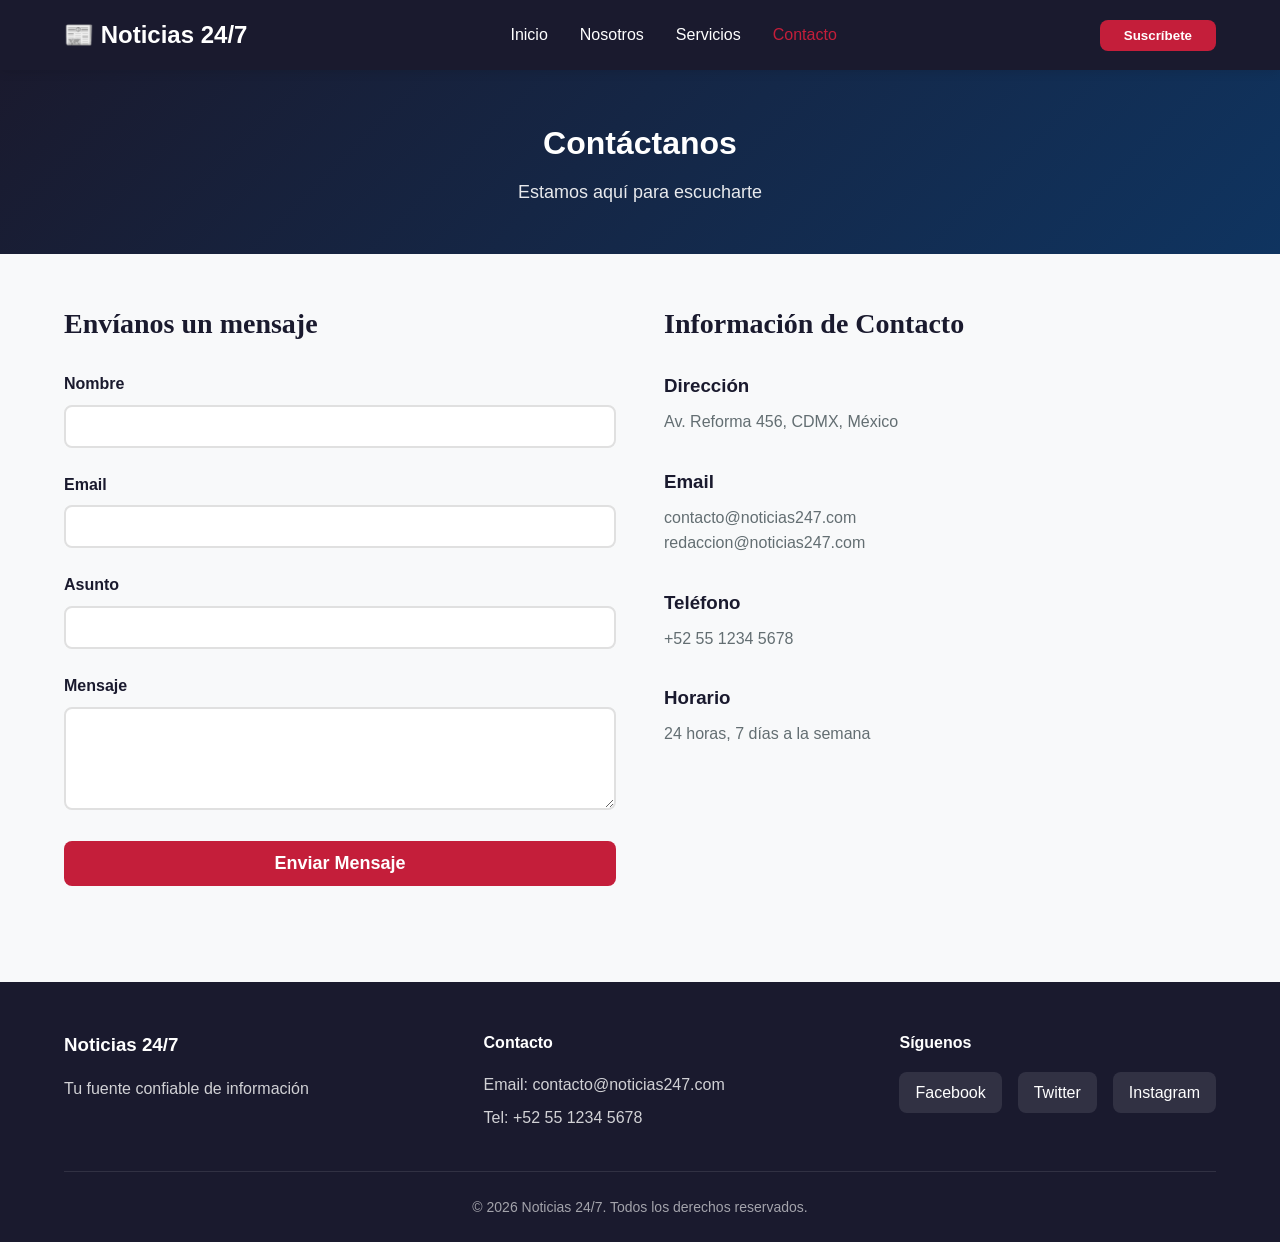
==== contacto.html @ 4a0a3092 "pc2" ====
<!DOCTYPE html>
<html lang="es">
<head>
    <meta charset="UTF-8">
    <meta name="viewport" content="width=device-width, initial-scale=1.0">
    <title>Contacto - Noticias 24/7</title>
    <link rel="stylesheet" href="css/styles.css">
</head>
<body>
    <header class="header">
        <div class="container">
            <div class="header__content">
                <div class="header__logo">
                    <h1>📰 Noticias 24/7</h1>
                </div>
                <nav class="header__nav" id="navMenu">
                    <ul class="nav__list">
                        <li><a href="index.html" class="nav__link">Inicio</a></li>
                        <li><a href="nosotros.html" class="nav__link">Nosotros</a></li>
                        <li><a href="servicios.html" class="nav__link">Servicios</a></li>
                        <li><a href="contacto.html" class="nav__link active">Contacto</a></li>
                    </ul>
                </nav>
                <button class="header__btn">Suscríbete</button>
                <button class="header__menu-toggle" id="menuToggle">☰</button>
            </div>
        </div>
    </header>

    <section class="page-hero">
        <div class="container">
            <h2 class="page-hero__title">Contáctanos</h2>
            <p class="page-hero__text">Estamos aquí para escucharte</p>
        </div>
    </section>

    <section class="contact">
        <div class="container">
            <div class="contact__content">
                <div class="contact__form">
                    <h2>Envíanos un mensaje</h2>
                    <form>
                        <div class="form__group">
                            <label for="name">Nombre</label>
                            <input type="text" id="name" name="name" required>
                        </div>
                        <div class="form__group">
                            <label for="email">Email</label>
                            <input type="email" id="email" name="email" required>
                        </div>
                        <div class="form__group">
                            <label for="subject">Asunto</label>
                            <input type="text" id="subject" name="subject" required>
                        </div>
                        <div class="form__group">
                            <label for="message">Mensaje</label>
                            <textarea id="message" name="message" rows="5" required></textarea>
                        </div>
                        <button type="submit" class="form__submit">Enviar Mensaje</button>
                    </form>
                </div>
                <div class="contact__info">
                    <h2>Información de Contacto</h2>
                    <div class="info__item">
                        <h3>Dirección</h3>
                        <p>Av. Reforma 456, CDMX, México</p>
                    </div>
                    <div class="info__item">
                        <h3>Email</h3>
                        <p>contacto@noticias247.com</p>
                        <p>redaccion@noticias247.com</p>
                    </div>
                    <div class="info__item">
                        <h3>Teléfono</h3>
                        <p>+52 55 1234 5678</p>
                    </div>
                    <div class="info__item">
                        <h3>Horario</h3>
                        <p>24 horas, 7 días a la semana</p>
                    </div>
                </div>
            </div>
        </div>
    </section>

    <footer class="footer">
        <div class="container">
            <div class="footer__content">
                <div class="footer__section">
                    <h3>Noticias 24/7</h3>
                    <p>Tu fuente confiable de información</p>
                </div>
                <div class="footer__section">
                    <h4>Contacto</h4>
                    <p>Email: contacto@noticias247.com</p>
                    <p>Tel: +52 55 1234 5678</p>
                </div>
                <div class="footer__section">
                    <h4>Síguenos</h4>
                    <div class="footer__social">
                        <a href="#" class="social__link">Facebook</a>
                        <a href="#" class="social__link">Twitter</a>
                        <a href="#" class="social__link">Instagram</a>
                    </div>
                </div>
            </div>
            <div class="footer__bottom">
                <p>&copy; 2026 Noticias 24/7. Todos los derechos reservados.</p>
            </div>
        </div>
    </footer>

    <script src="js/menu.js"></script>
</body>
</html>
---- css/styles.css ----
* {
    margin: 0;
    padding: 0;
    box-sizing: border-box;
}

body {
    font-family: -apple-system, BlinkMacSystemFont, 'Segoe UI', Roboto, sans-serif;
    color: #2d3436;
    line-height: 1.6;
    background-color: #f8f9fa;
}

.container {
    max-width: 1200px;
    margin: 0 auto;
    padding: 0 1.5rem;
}

/* Header */
.header {
    background-color: #1a1a2e;
    box-shadow: 0 2px 10px rgba(0, 0, 0, 0.1);
    position: sticky;
    top: 0;
    z-index: 1000;
}

.header__content {
    display: flex;
    justify-content: space-between;
    align-items: center;
    padding: 1rem 0;
}

.header__logo h1 {
    font-size: 1.5rem;
    color: #ffffff;
    margin: 0;
    font-weight: 700;
}

.header__nav .nav__list {
    display: flex;
    list-style: none;
    gap: 2rem;
    margin: 0;
    padding: 0;
}

.header__nav .nav__link {
    color: #ffffff;
    text-decoration: none;
    font-weight: 500;
    transition: color 0.3s;
}

.header__nav .nav__link:hover,
.header__nav .nav__link.active {
    color: #c41e3a;
}

.header__btn {
    background-color: #c41e3a;
    color: white;
    padding: 0.5rem 1.5rem;
    border: none;
    border-radius: 0.5rem;
    cursor: pointer;
    font-weight: 600;
    transition: all 0.3s;
}

.header__btn:hover {
    background-color: #a01729;
    transform: translateY(-2px);
}

.header__menu-toggle {
    display: none;
    background: none;
    border: 2px solid #ffffff;
    color: #ffffff;
    font-size: 1.5rem;
    padding: 0.5rem 0.75rem;
    border-radius: 0.5rem;
    cursor: pointer;
}

/* Hero */
.hero {
    background: linear-gradient(135deg, #c41e3a 0%, #1a1a2e 100%);
    color: white;
    padding: 4rem 0;
    text-align: center;
}

.hero__badge {
    background-color: #e74c3c;
    color: white;
    padding: 0.5rem 1rem;
    border-radius: 2rem;
    font-size: 0.875rem;
    font-weight: 700;
    display: inline-block;
    margin-bottom: 1rem;
    animation: pulse 2s infinite;
}

@keyframes pulse {
    0%, 100% { opacity: 1; }
    50% { opacity: 0.7; }
}

.hero__title {
    font-size: 2.5rem;
    font-weight: 700;
    margin-bottom: 1rem;
    font-family: Georgia, serif;
}

.hero__text {
    font-size: 1.25rem;
    margin-bottom: 2rem;
    opacity: 0.9;
}

.hero__cta {
    background-color: white;
    color: #c41e3a;
    padding: 0.75rem 2rem;
    border: none;
    border-radius: 0.5rem;
    font-weight: 600;
    font-size: 1.125rem;
    cursor: pointer;
    transition: all 0.3s;
}

.hero__cta:hover {
    transform: translateY(-2px);
    box-shadow: 0 10px 20px rgba(0, 0, 0, 0.2);
}

/* Breaking News Ticker */
.breaking-news {
    background-color: #1a1a2e;
    padding: 0.75rem 0;
    overflow: hidden;
    margin-top: 0;
    position: relative;
}

.breaking-news__ticker {
    display: flex;
    align-items: center;
    gap: 1rem;
    color: white;
    overflow: hidden;
}

.ticker__label {
    background-color: #c41e3a;
    padding: 0.25rem 0.75rem;
    border-radius: 0.25rem;
    font-weight: 700;
    font-size: 0.875rem;
    flex-shrink: 0;
    z-index: 10;
    position: relative;
}

.ticker__text {
    display: inline-block;
    white-space: nowrap;
    animation: scroll 60s linear infinite;
    padding-left: 2rem;
}

@keyframes scroll {
    from { 
        transform: translateX(0); 
    }
    to { 
        transform: translateX(-50%); 
    }
}

/* Page Hero */
.page-hero {
    background: linear-gradient(135deg, #1a1a2e 0%, #0f3460 100%);
    color: white;
    padding: 3rem 0;
    text-align: center;
}

.page-hero__title {
    font-size: 2rem;
    font-weight: 700;
    margin-bottom: 0.5rem;
}

.page-hero__text {
    font-size: 1.125rem;
    opacity: 0.9;
}

/* Section Title */
.section__title {
    font-size: 2rem;
    font-weight: 700;
    color: #1a1a2e;
    margin-bottom: 2rem;
    font-family: Georgia, serif;
    border-left: 4px solid #c41e3a;
    padding-left: 1rem;
}

/* Featured News */
.featured-news {
    padding: 3rem 0;
    background-color: #ffffff;
}

.news__grid {
    display: grid;
    grid-template-columns: repeat(3, 1fr);
    gap: 2rem;
}

.news-card {
    background-color: #ffffff;
    border-radius: 0.75rem;
    overflow: hidden;
    box-shadow: 0 4px 6px rgba(0, 0, 0, 0.1);
    transition: all 0.3s;
}

.news-card:hover {
    transform: translateY(-5px);
    box-shadow: 0 10px 20px rgba(0, 0, 0, 0.15);
}

.news-card--large {
    grid-column: span 2;
    grid-row: span 2;
}

.news-card__image {
    width: 100%;
    height: 200px;
    object-fit: cover;
}

.news-card--large .news-card__image {
    height: 400px;
}

.news-card__content {
    padding: 1.5rem;
}

.news-card__category {
    background-color: #c41e3a;
    color: white;
    padding: 0.25rem 0.75rem;
    border-radius: 0.25rem;
    font-size: 0.75rem;
    font-weight: 600;
    text-transform: uppercase;
    display: inline-block;
    margin-bottom: 0.75rem;
}

.news-card__title {
    font-size: 1.25rem;
    font-weight: 700;
    color: #1a1a2e;
    margin-bottom: 0.75rem;
    font-family: Georgia, serif;
    line-height: 1.3;
}

.news-card--large .news-card__title {
    font-size: 1.75rem;
}

.news-card__excerpt {
    color: #636e72;
    margin-bottom: 1rem;
    line-height: 1.6;
}

.news-card__meta {
    display: flex;
    gap: 1rem;
    font-size: 0.875rem;
    color: #636e72;
}

/* Categories */
.categories {
    padding: 3rem 0;
}

.categories__grid {
    display: grid;
    grid-template-columns: repeat(3, 1fr);
    gap: 2rem;
}

.category-card {
    background-color: #ffffff;
    padding: 2rem;
    border-radius: 0.75rem;
    text-align: center;
    box-shadow: 0 4px 6px rgba(0, 0, 0, 0.1);
    transition: all 0.3s;
}

.category-card:hover {
    transform: translateY(-5px);
    box-shadow: 0 10px 20px rgba(0, 0, 0, 0.15);
}

.category-card__icon {
    font-size: 3rem;
    margin-bottom: 1rem;
}

.category-card__title {
    font-size: 1.5rem;
    font-weight: 700;
    color: #1a1a2e;
    margin-bottom: 0.5rem;
}

.category-card__text {
    color: #636e72;
    margin-bottom: 1rem;
}

.category-card__count {
    display: inline-block;
    background-color: #f8f9fa;
    padding: 0.25rem 0.75rem;
    border-radius: 1rem;
    font-size: 0.875rem;
    color: #636e72;
}

/* About */
.about {
    padding: 3rem 0;
}

.about__content {
    display: flex;
    gap: 3rem;
    align-items: center;
}

.about__text {
    flex: 1;
}

.about__text h2 {
    font-size: 2rem;
    color: #1a1a2e;
    margin-bottom: 1.5rem;
    font-family: Georgia, serif;
}

.about__text p {
    margin-bottom: 1rem;
    line-height: 1.8;
    color: #636e72;
}

.about__image {
    flex: 1;
}

.about__photo {
    width: 100%;
    height: auto;
    border-radius: 0.75rem;
    box-shadow: 0 10px 20px rgba(0, 0, 0, 0.15);
}

.placeholder-image {
    background: linear-gradient(135deg, #c41e3a 0%, #1a1a2e 100%);
    height: 300px;
    border-radius: 0.75rem;
    display: flex;
    align-items: center;
    justify-content: center;
    color: white;
    font-size: 1.5rem;
    font-weight: 700;
}

/* Team */
.team {
    padding: 3rem 0;
    background-color: #ffffff;
}

.team__grid {
    display: grid;
    grid-template-columns: repeat(3, 1fr);
    gap: 2rem;
}

.team-card {
    text-align: center;
}

.team-card__image {
    width: 150px;
    height: 150px;
    border-radius: 50%;
    object-fit: cover;
    margin-bottom: 1rem;
    border: 4px solid #c41e3a;
}

.team-card__name {
    font-size: 1.25rem;
    font-weight: 700;
    color: #1a1a2e;
    margin-bottom: 0.25rem;
}

.team-card__role {
    color: #636e72;
}

/* Contact */
.contact {
    padding: 3rem 0;
}

.contact__content {
    display: flex;
    gap: 3rem;
}

.contact__form,
.contact__info {
    flex: 1;
}

.contact__form h2,
.contact__info h2 {
    font-size: 1.75rem;
    color: #1a1a2e;
    margin-bottom: 1.5rem;
    font-family: Georgia, serif;
}

.form__group {
    margin-bottom: 1.5rem;
}

.form__group label {
    display: block;
    margin-bottom: 0.5rem;
    color: #1a1a2e;
    font-weight: 600;
}

.form__group input,
.form__group textarea {
    width: 100%;
    padding: 0.75rem;
    border: 2px solid #e0e0e0;
    border-radius: 0.5rem;
    font-family: inherit;
    transition: border-color 0.3s;
}

.form__group input:focus,
.form__group textarea:focus {
    outline: none;
    border-color: #c41e3a;
}

.form__submit {
    background-color: #c41e3a;
    color: white;
    padding: 0.75rem 2rem;
    border: none;
    border-radius: 0.5rem;
    font-weight: 600;
    font-size: 1.125rem;
    cursor: pointer;
    width: 100%;
    transition: all 0.3s;
}

.form__submit:hover {
    background-color: #a01729;
    transform: translateY(-2px);
}

.info__item {
    margin-bottom: 2rem;
}

.info__item h3 {
    color: #1a1a2e;
    margin-bottom: 0.5rem;
    font-weight: 600;
}

.info__item p {
    color: #636e72;
}

/* Footer */
.footer {
    background-color: #1a1a2e;
    color: white;
    padding: 3rem 0 1.5rem;
    margin-top: 3rem;
}

.footer__content {
    display: flex;
    justify-content: space-between;
    gap: 2rem;
    margin-bottom: 2rem;
}

.footer__section h3,
.footer__section h4 {
    margin-bottom: 1rem;
}

.footer__section p {
    color: rgba(255, 255, 255, 0.8);
    margin: 0.5rem 0;
}

.footer__social {
    display: flex;
    gap: 1rem;
}

.social__link {
    color: white;
    text-decoration: none;
    padding: 0.5rem 1rem;
    background-color: rgba(255, 255, 255, 0.1);
    border-radius: 0.5rem;
    transition: background-color 0.3s;
}

.social__link:hover {
    background-color: #c41e3a;
}

.footer__bottom {
    text-align: center;
    padding-top: 1.5rem;
    border-top: 1px solid rgba(255, 255, 255, 0.1);
}

.footer__bottom p {
    color: rgba(255, 255, 255, 0.6);
    font-size: 0.875rem;
}

/* Responsive */
@media (max-width: 1023px) {
    .news__grid {
        grid-template-columns: repeat(2, 1fr);
    }
    
    .news-card--large {
        grid-column: span 2;
        grid-row: span 1;
    }
    
    .categories__grid {
        grid-template-columns: repeat(2, 1fr);
    }
}

@media (max-width: 767px) {
    .header__nav {
        display: none;
        position: absolute;
        top: 100%;
        left: 0;
        right: 0;
        background-color: #1a1a2e;
        padding: 1rem 0;
        box-shadow: 0 4px 6px rgba(0, 0, 0, 0.1);
    }
    
    .header__nav.active {
        display: block;
    }
    
    .header__nav .nav__list {
        flex-direction: column;
        gap: 0;
    }
    
    .header__nav .nav__link {
        display: block;
        padding: 1rem 1.5rem;
        border-bottom: 1px solid rgba(255, 255, 255, 0.1);
    }
    
    .header__btn {
        display: none;
    }
    
    .header__menu-toggle {
        display: block;
    }
    
    .hero__title {
        font-size: 1.75rem;
    }
    
    .hero__text {
        font-size: 1rem;
    }
    
    .news__grid {
        grid-template-columns: 1fr;
    }
    
    .news-card--large {
        grid-column: span 1;
        grid-row: span 1;
    }
    
    .news-card__image,
    .news-card--large .news-card__image {
        height: 200px;
    }
    
    .categories__grid,
    .team__grid {
        grid-template-columns: 1fr;
    }
    
    .about__content,
    .contact__content {
        flex-direction: column;
    }
    
    .footer__content {
        flex-direction: column;
        text-align: center;
    }
    
    .footer__social {
        justify-content: center;
    }
}
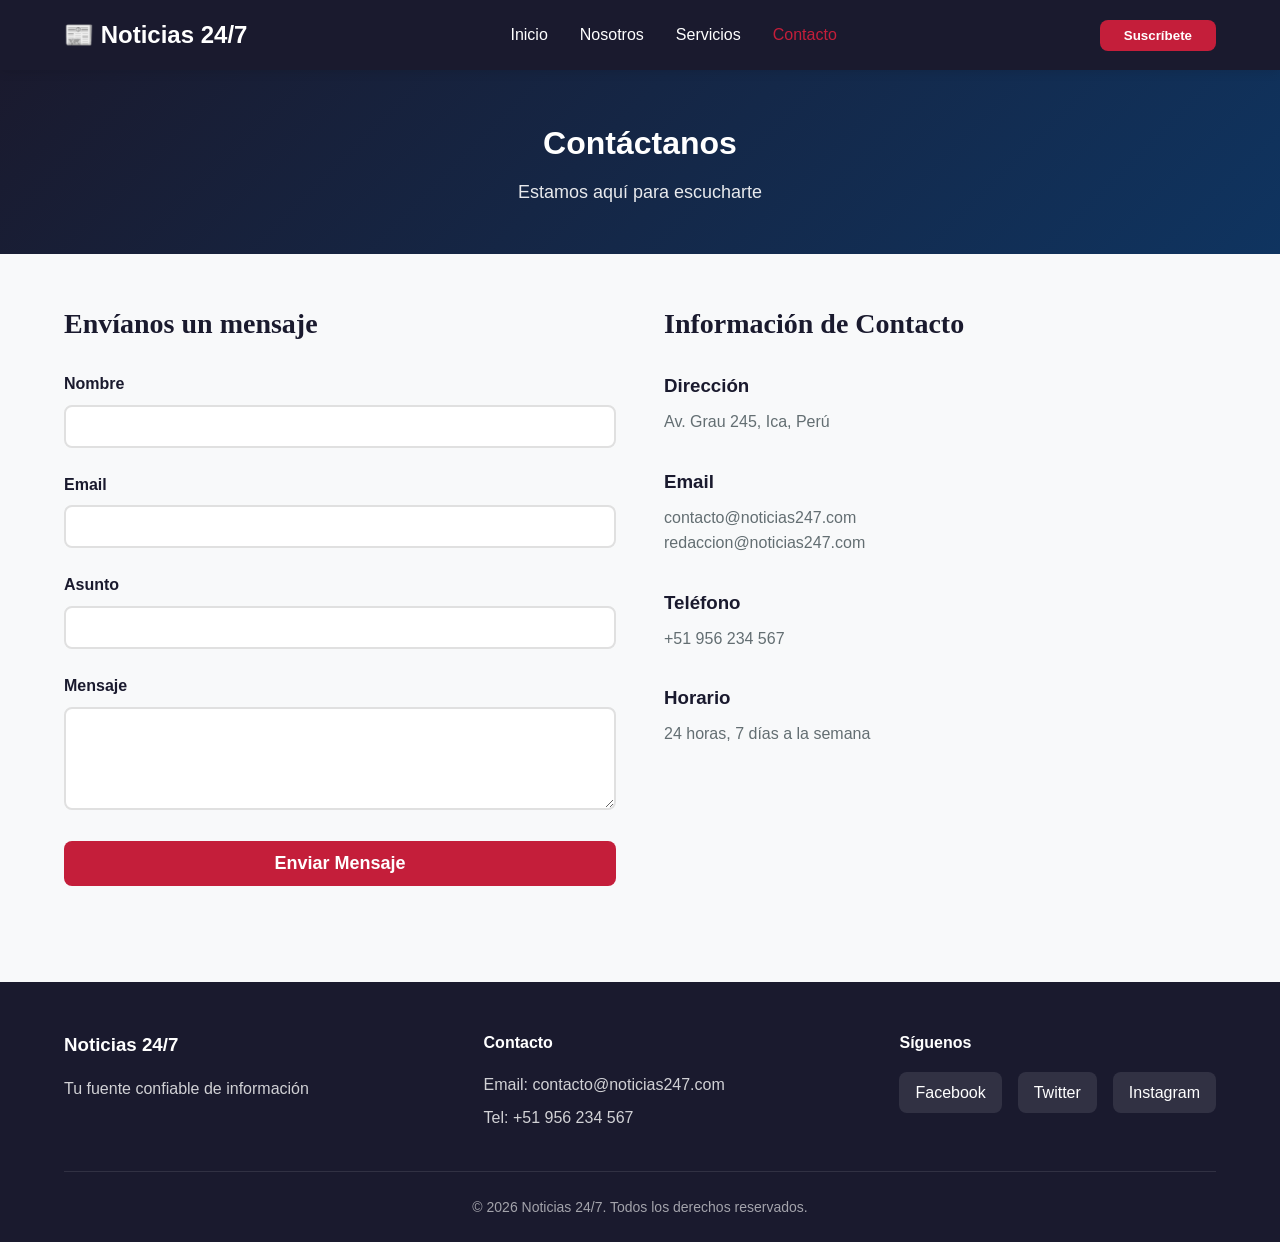
==== commit 067a8fef: "pc2" ====
--- a/contacto.html
+++ b/contacto.html
@@ -63,7 +63,7 @@
                     <h2>Información de Contacto</h2>
                     <div class="info__item">
                         <h3>Dirección</h3>
-                        <p>Av. Reforma 456, CDMX, México</p>
+                        <p>Av. Grau 245, Ica, Perú</p>
                     </div>
                     <div class="info__item">
                         <h3>Email</h3>
@@ -72,7 +72,7 @@
                     </div>
                     <div class="info__item">
                         <h3>Teléfono</h3>
-                        <p>+52 55 1234 5678</p>
+                        <p>+51 956 234 567</p>
                     </div>
                     <div class="info__item">
                         <h3>Horario</h3>
@@ -93,7 +93,7 @@
                 <div class="footer__section">
                     <h4>Contacto</h4>
                     <p>Email: contacto@noticias247.com</p>
-                    <p>Tel: +52 55 1234 5678</p>
+                    <p>Tel: +51 956 234 567</p>
                 </div>
                 <div class="footer__section">
                     <h4>Síguenos</h4>
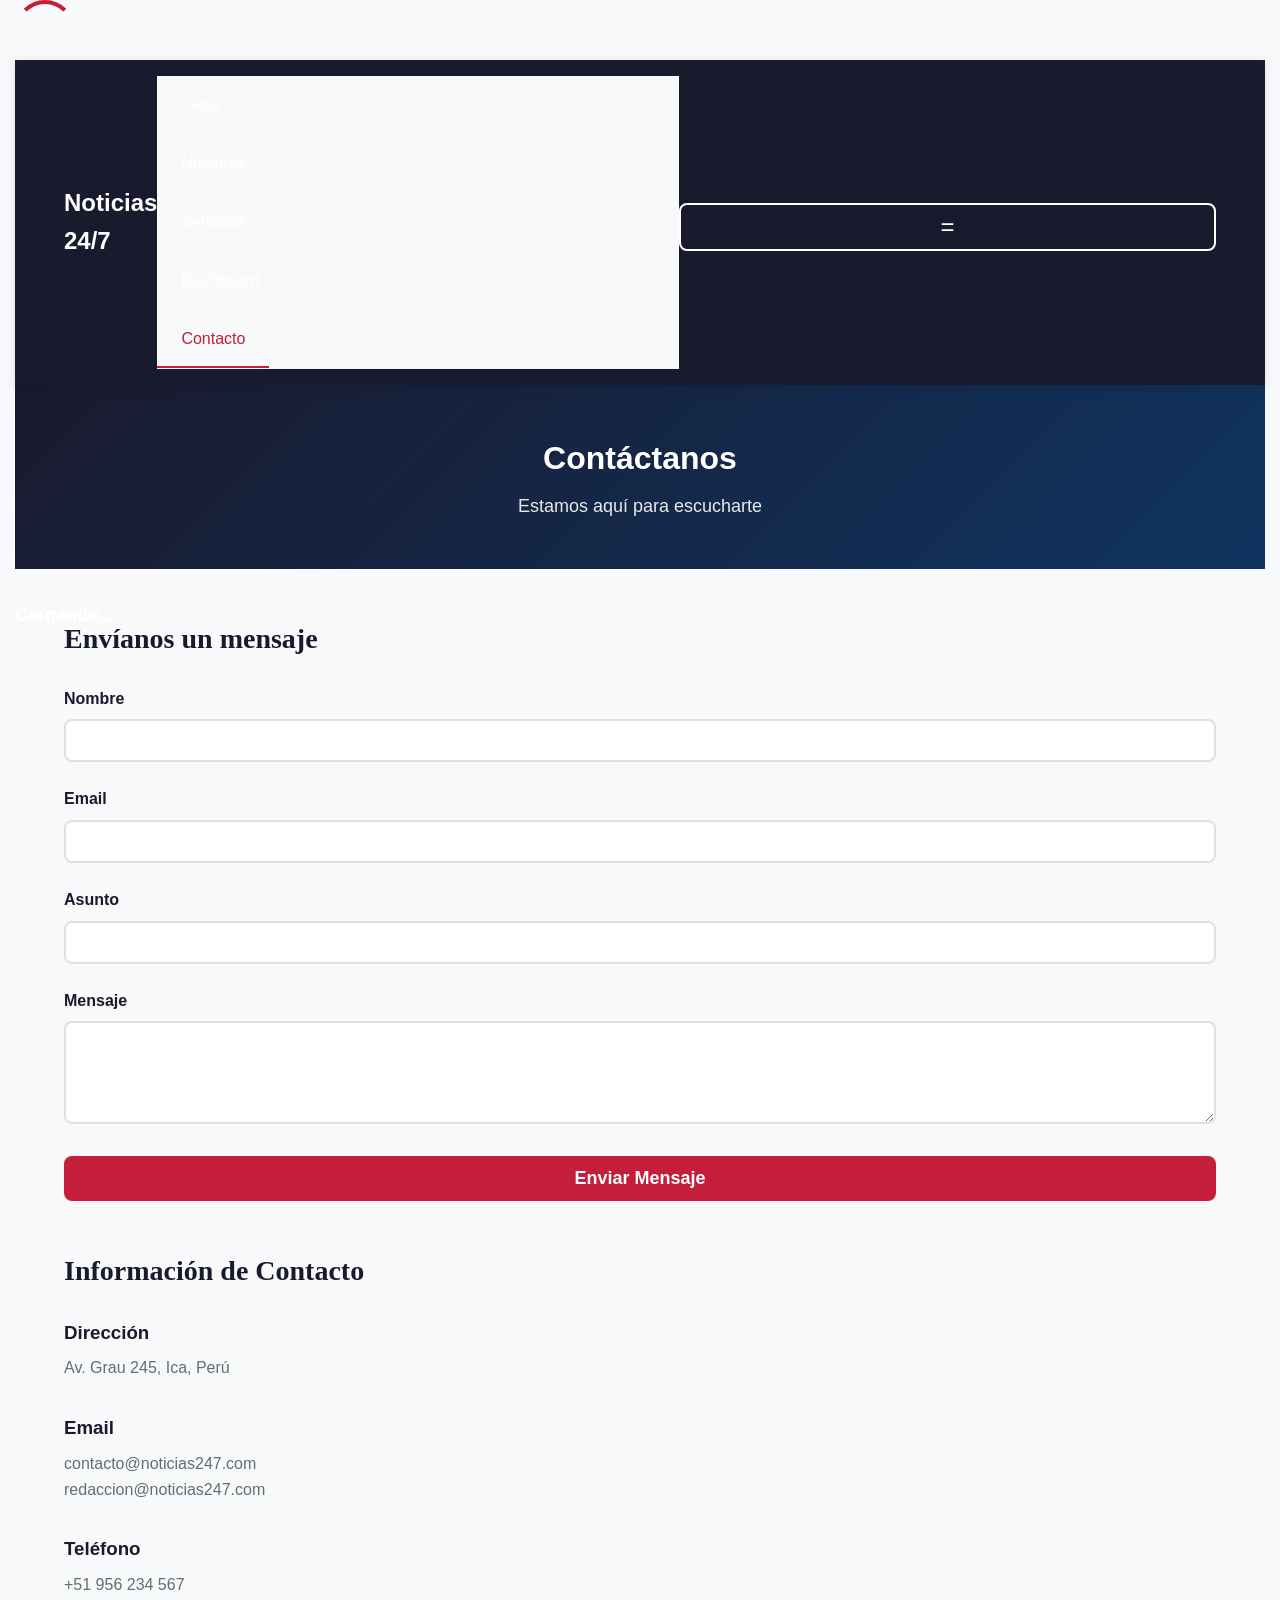
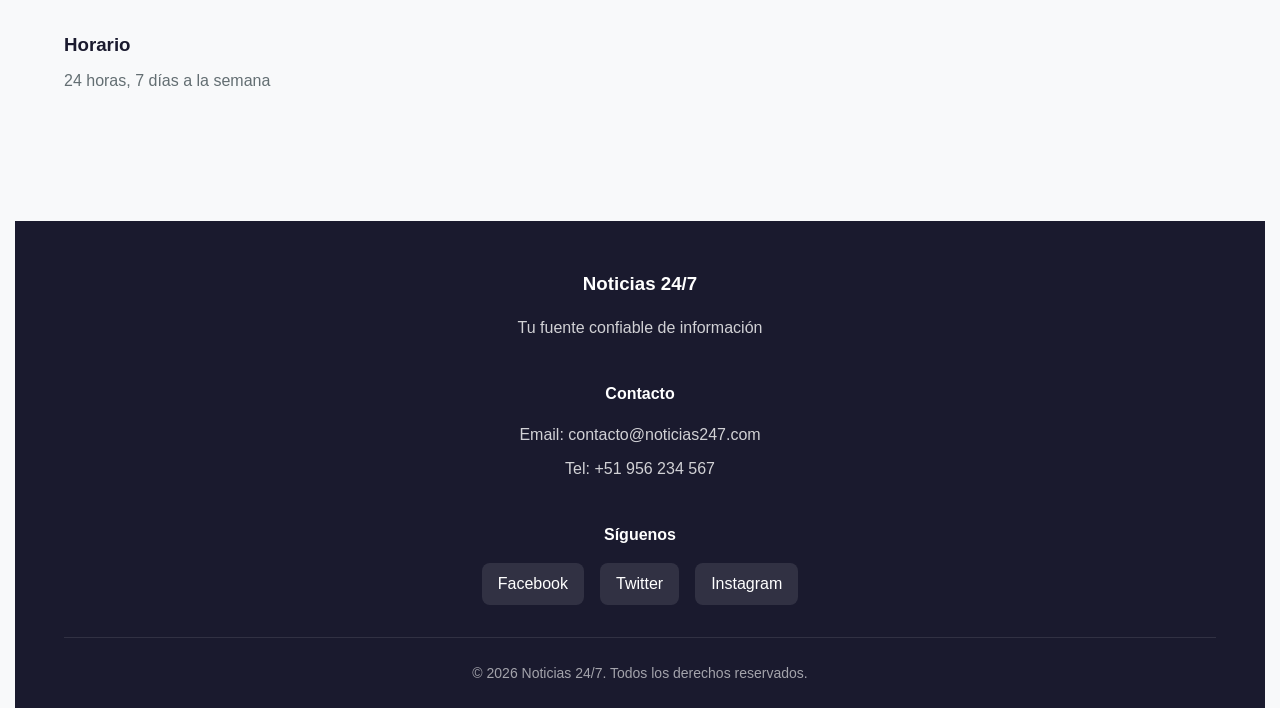
==== commit 3d18369a: "pc2" ====
--- a/contacto.html
+++ b/contacto.html
@@ -7,22 +7,28 @@
     <link rel="stylesheet" href="css/styles.css">
 </head>
 <body>
+    <div class="loader" id="loader">
+        <div class="loader__spinner"></div>
+        <div class="loader__text">Cargando...</div>
+    </div>
+
     <header class="header">
         <div class="container">
             <div class="header__content">
                 <div class="header__logo">
-                    <h1>📰 Noticias 24/7</h1>
+                    <h1>Noticias 24/7</h1>
                 </div>
                 <nav class="header__nav" id="navMenu">
                     <ul class="nav__list">
                         <li><a href="index.html" class="nav__link">Inicio</a></li>
                         <li><a href="nosotros.html" class="nav__link">Nosotros</a></li>
                         <li><a href="servicios.html" class="nav__link">Servicios</a></li>
+                        <li><a href="dashboard.html" class="nav__link">Dashboard</a></li>
                         <li><a href="contacto.html" class="nav__link active">Contacto</a></li>
                     </ul>
                 </nav>
                 <button class="header__btn">Suscríbete</button>
-                <button class="header__menu-toggle" id="menuToggle">☰</button>
+                <button class="header__menu-toggle" id="menuToggle">=</button>
             </div>
         </div>
     </header>
--- a/css/styles.css
+++ b/css/styles.css
@@ -9,6 +9,89 @@
     color: #2d3436;
     line-height: 1.6;
     background-color: #f8f9fa;
+    padding: 0 15px; /* Agregar padding para móviles */
+}
+    font-family: -apple-system, BlinkMacSystemFont, 'Segoe UI', Roboto, sans-serif;
+    color: #2d3436;
+    line-height: 1.6;
+    background-color: #f8f9fa;
+    padding: 0 15px; /* Agregar padding para móviles */
+}
+    font-family: -apple-system, BlinkMacSystemFont, 'Segoe UI', Roboto, sans-serif;
+    color: #2d3436;
+    line-height: 1.6;
+    background-color: #f8f9fa;
+    padding: 0 15px; /* Agregar padding para móviles */
+}
+    font-family: -apple-system, BlinkMacSystemFont, 'Segoe UI', Roboto, sans-serif;
+    color: #2d3436;
+    line-height: 1.6;
+    background-color: #f8f9fa;
+    padding: 0 15px; /* Agregar padding para móviles */
+}
+    font-family: -apple-system, BlinkMacSystemFont, 'Segoe UI', Roboto, sans-serif;
+    color: #2d3436;
+    line-height: 1.6;
+    background-color: #f8f9fa;
+    padding: 0 15px; /* Agregar padding para móviles */
+}
+    font-family: -apple-system, BlinkMacSystemFont, 'Segoe UI', Roboto, sans-serif;
+    color: #2d3436;
+    line-height: 1.6;
+    background-color: #f8f9fa;
+}
+
+/* Loader */
+.loader {
+    position: fixed;
+    top: 0;
+    left: 0;
+    width: 100%;
+    height: 100%;
+    background-color: #1a1a2e;
+    display: flex;
+    justify-content: center;
+    align-items: center;
+    z-index: 9999;
+    transition: opacity 0.5s ease, visibility 0.5s ease;
+}
+
+.loader.hidden {
+    opacity: 0;
+    visibility: hidden;
+}
+
+.loader__spinner {
+    width: 60px;
+    height: 60px;
+    border: 4px solid rgba(255, 255, 255, 0.1);
+    border-top-color: #c41e3a;
+    border-radius: 50%;
+    animation: spin 1s linear infinite;
+}
+
+@keyframes spin {
+    to {
+        transform: rotate(360deg);
+    }
+}
+
+.loader__text {
+    position: absolute;
+    bottom: 30%;
+    color: white;
+    font-size: 1.125rem;
+    font-weight: 600;
+    animation: fadeInOut 1.5s ease-in-out infinite;
+}
+
+@keyframes fadeInOut {
+    0%, 100% {
+        opacity: 0.5;
+    }
+    50% {
+        opacity: 1;
+    }
 }
 
 .container {
@@ -52,7 +135,25 @@
     color: #ffffff;
     text-decoration: none;
     font-weight: 500;
-    transition: color 0.3s;
+    transition: all 0.3s ease;
+    position: relative;
+    padding: 0.5rem 0;
+}
+
+.header__nav .nav__link::after {
+    content: '';
+    position: absolute;
+    bottom: 0;
+    left: 0;
+    width: 0;
+    height: 2px;
+    background-color: #c41e3a;
+    transition: width 0.3s ease;
+}
+
+.header__nav .nav__link:hover::after,
+.header__nav .nav__link.active::after {
+    width: 100%;
 }
 
 .header__nav .nav__link:hover,
@@ -85,6 +186,13 @@
     padding: 0.5rem 0.75rem;
     border-radius: 0.5rem;
     cursor: pointer;
+    transition: all 0.3s ease;
+}
+
+.header__menu-toggle:hover {
+    background-color: #c41e3a;
+    border-color: #c41e3a;
+    transform: rotate(90deg);
 }
 
 /* Hero */
@@ -108,8 +216,14 @@
 }
 
 @keyframes pulse {
-    0%, 100% { opacity: 1; }
-    50% { opacity: 0.7; }
+    0%, 100% {
+        transform: scale(1);
+        opacity: 1;
+    }
+    50% {
+        transform: scale(1.05);
+        opacity: 0.8;
+    }
 }
 
 .hero__title {
@@ -117,12 +231,45 @@
     font-weight: 700;
     margin-bottom: 1rem;
     font-family: Georgia, serif;
+    animation: slideDown 0.8s ease-out;
 }
 
 .hero__text {
     font-size: 1.25rem;
     margin-bottom: 2rem;
     opacity: 0.9;
+    animation: fadeIn 1s ease-out 0.3s both;
+}
+
+@keyframes slideDown {
+    from {
+        opacity: 0;
+        transform: translateY(-30px);
+    }
+    to {
+        opacity: 1;
+        transform: translateY(0);
+    }
+}
+
+@keyframes fadeIn {
+    from {
+        opacity: 0;
+    }
+    to {
+        opacity: 1;
+    }
+}
+
+@keyframes slideUp {
+    from {
+        opacity: 0;
+        transform: translateY(30px);
+    }
+    to {
+        opacity: 1;
+        transform: translateY(0);
+    }
 }
 
 .hero__cta {
@@ -135,11 +282,23 @@
     font-size: 1.125rem;
     cursor: pointer;
     transition: all 0.3s;
+    animation: zoomIn 0.6s ease-out 0.6s both;
 }
 
 .hero__cta:hover {
-    transform: translateY(-2px);
-    box-shadow: 0 10px 20px rgba(0, 0, 0, 0.2);
+    transform: translateY(-3px) scale(1.05);
+    box-shadow: 0 15px 30px rgba(0, 0, 0, 0.3);
+}
+
+@keyframes zoomIn {
+    from {
+        opacity: 0;
+        transform: scale(0.8);
+    }
+    to {
+        opacity: 1;
+        transform: scale(1);
+    }
 }
 
 /* Breaking News Ticker */
@@ -233,23 +392,53 @@
     border-radius: 0.75rem;
     overflow: hidden;
     box-shadow: 0 4px 6px rgba(0, 0, 0, 0.1);
-    transition: all 0.3s;
+    transition: all 0.4s cubic-bezier(0.175, 0.885, 0.32, 1.275);
+    animation: slideUp 0.6s ease-out both;
+}
+
+.news-card:nth-child(1) {
+    animation-delay: 0.1s;
+}
+
+.news-card:nth-child(2) {
+    animation-delay: 0.2s;
+}
+
+.news-card:nth-child(3) {
+    animation-delay: 0.3s;
+}
+
+.news-card:nth-child(4) {
+    animation-delay: 0.4s;
+}
+
+.news-card:nth-child(5) {
+    animation-delay: 0.5s;
+}
+
+.news-card:nth-child(6) {
+    animation-delay: 0.6s;
 }
 
 .news-card:hover {
-    transform: translateY(-5px);
-    box-shadow: 0 10px 20px rgba(0, 0, 0, 0.15);
-}
-
-.news-card--large {
-    grid-column: span 2;
-    grid-row: span 2;
+    transform: translateY(-8px) scale(1.02);
+    box-shadow: 0 20px 40px rgba(0, 0, 0, 0.2);
+}
+
+.news-card:hover .news-card__image {
+    transform: scale(1.1);
 }
 
 .news-card__image {
     width: 100%;
     height: 200px;
     object-fit: cover;
+    transition: transform 0.5s ease;
+}
+
+.news-card--large {
+    grid-column: span 2;
+    grid-row: span 2;
 }
 
 .news-card--large .news-card__image {
@@ -315,17 +504,35 @@
     border-radius: 0.75rem;
     text-align: center;
     box-shadow: 0 4px 6px rgba(0, 0, 0, 0.1);
-    transition: all 0.3s;
+    transition: all 0.4s cubic-bezier(0.175, 0.885, 0.32, 1.275);
+    animation: slideUp 0.6s ease-out both;
+}
+
+.category-card:nth-child(1) {
+    animation-delay: 0.1s;
+}
+
+.category-card:nth-child(2) {
+    animation-delay: 0.2s;
+}
+
+.category-card:nth-child(3) {
+    animation-delay: 0.3s;
 }
 
 .category-card:hover {
-    transform: translateY(-5px);
-    box-shadow: 0 10px 20px rgba(0, 0, 0, 0.15);
+    transform: translateY(-8px) scale(1.05);
+    box-shadow: 0 20px 40px rgba(0, 0, 0, 0.2);
+}
+
+.category-card:hover .category-card__icon {
+    transform: rotate(15deg) scale(1.1);
 }
 
 .category-card__icon {
     font-size: 3rem;
     margin-bottom: 1rem;
+    transition: transform 0.6s ease;
 }
 
 .category-card__title {
@@ -386,6 +593,11 @@
     height: auto;
     border-radius: 0.75rem;
     box-shadow: 0 10px 20px rgba(0, 0, 0, 0.15);
+    transition: transform 0.5s ease;
+}
+
+.about-photo-zoom:hover {
+    transform: scale(1.05);
 }
 
 .placeholder-image {
@@ -414,6 +626,24 @@
 
 .team-card {
     text-align: center;
+    animation: slideUp 0.6s ease-out both;
+}
+
+.team-card:nth-child(1) {
+    animation-delay: 0.1s;
+}
+
+.team-card:nth-child(2) {
+    animation-delay: 0.2s;
+}
+
+.team-card:nth-child(3) {
+    animation-delay: 0.3s;
+}
+
+.team-card:hover .team-card__image {
+    transform: scale(1.1) rotate(5deg);
+    box-shadow: 0 10px 20px rgba(196, 30, 58, 0.3);
 }
 
 .team-card__image {
@@ -423,6 +653,7 @@
     object-fit: cover;
     margin-bottom: 1rem;
     border: 4px solid #c41e3a;
+    transition: all 0.4s ease;
 }
 
 .team-card__name {
@@ -477,13 +708,15 @@
     border: 2px solid #e0e0e0;
     border-radius: 0.5rem;
     font-family: inherit;
-    transition: border-color 0.3s;
+    transition: all 0.3s ease;
 }
 
 .form__group input:focus,
 .form__group textarea:focus {
     outline: none;
     border-color: #c41e3a;
+    transform: scale(1.02);
+    box-shadow: 0 0 0 3px rgba(196, 30, 58, 0.1);
 }
 
 .form__submit {
@@ -501,7 +734,8 @@
 
 .form__submit:hover {
     background-color: #a01729;
-    transform: translateY(-2px);
+    transform: translateY(-3px) scale(1.05);
+    box-shadow: 0 10px 20px rgba(196, 30, 58, 0.3);
 }
 
 .info__item {
@@ -554,11 +788,12 @@
     padding: 0.5rem 1rem;
     background-color: rgba(255, 255, 255, 0.1);
     border-radius: 0.5rem;
-    transition: background-color 0.3s;
+    transition: all 0.3s ease;
 }
 
 .social__link:hover {
     background-color: #c41e3a;
+    transform: translateY(-3px) scale(1.1);
 }
 
 .footer__bottom {
@@ -589,6 +824,51 @@
 }
 
 @media (max-width: 767px) {
+    .header__nav {
+        display: block;
+        position: relative;
+        width: 100%;
+        background-color: #f8f9fa;
+    }
+    .header__nav .nav__list {
+        flex-direction: column;
+        align-items: flex-start;
+    }
+    .header__btn, .header__menu-toggle {
+        width: 100%;
+        margin-top: 10px;
+    }
+}
+    .header__nav {
+        display: block;
+        position: relative;
+        width: 100%;
+        background-color: #f8f9fa;
+    }
+    .header__nav .nav__list {
+        flex-direction: column;
+        align-items: flex-start;
+    }
+    .header__btn, .header__menu-toggle {
+        width: 100%;
+        margin-top: 10px;
+    }
+}
+    .header__nav {
+        display: block;
+        position: relative;
+        width: 100%;
+        background-color: #f8f9fa;
+    }
+    .header__nav .nav__list {
+        flex-direction: column;
+        align-items: flex-start;
+    }
+    .header__btn, .header__menu-toggle {
+        width: 100%;
+        margin-top: 10px;
+    }
+}
     .header__nav {
         display: none;
         position: absolute;
@@ -664,3 +944,302 @@
         justify-content: center;
     }
 }
+
+
+/* Dashboard */
+.dashboard {
+    padding: 3rem 0;
+    background-color: #f8f9fa;
+}
+
+.dashboard__stats {
+    display: grid;
+    grid-template-columns: repeat(4, 1fr);
+    gap: 2rem;
+    margin-bottom: 3rem;
+}
+
+.stat-card {
+    background-color: #ffffff;
+    padding: 2rem;
+    border-radius: 0.75rem;
+    box-shadow: 0 4px 6px rgba(0, 0, 0, 0.1);
+    display: flex;
+    align-items: center;
+    gap: 1.5rem;
+    transition: all 0.3s ease;
+}
+
+.stat-card:hover {
+    transform: translateY(-5px);
+    box-shadow: 0 10px 20px rgba(0, 0, 0, 0.15);
+}
+
+.stat-card__icon {
+    font-size: 3rem;
+}
+
+.stat-card__value {
+    font-size: 2rem;
+    font-weight: 700;
+    color: #1a1a2e;
+    margin: 0;
+}
+
+.stat-card__label {
+    color: #636e72;
+    margin: 0;
+}
+
+.dashboard__content {
+    display: grid;
+    grid-template-columns: 2fr 1fr;
+    gap: 2rem;
+}
+
+.dashboard__main {
+    display: flex;
+    flex-direction: column;
+    gap: 2rem;
+}
+
+.dashboard-card {
+    background-color: #ffffff;
+    padding: 2rem;
+    border-radius: 0.75rem;
+    box-shadow: 0 4px 6px rgba(0, 0, 0, 0.1);
+}
+
+.dashboard-card__title {
+    font-size: 1.5rem;
+    color: #1a1a2e;
+    margin-bottom: 1.5rem;
+    border-bottom: 2px solid #c41e3a;
+    padding-bottom: 0.5rem;
+}
+
+.trending-list {
+    display: flex;
+    flex-direction: column;
+    gap: 1rem;
+}
+
+.trending-item {
+    display: flex;
+    align-items: center;
+    gap: 1rem;
+    padding: 1rem;
+    border-radius: 0.5rem;
+    transition: background-color 0.3s;
+}
+
+.trending-item:hover {
+    background-color: #f8f9fa;
+}
+
+.trending-item__number {
+    width: 30px;
+    height: 30px;
+    background-color: #c41e3a;
+    color: white;
+    border-radius: 50%;
+    display: flex;
+    align-items: center;
+    justify-content: center;
+    font-weight: 700;
+    flex-shrink: 0;
+}
+
+.trending-item__content h4 {
+    margin: 0 0 0.25rem 0;
+    color: #1a1a2e;
+}
+
+.trending-item__content p {
+    margin: 0;
+    color: #636e72;
+    font-size: 0.875rem;
+}
+
+.activity-list {
+    display: flex;
+    flex-direction: column;
+    gap: 1rem;
+}
+
+.activity-item {
+    padding: 1rem;
+    border-left: 3px solid #c41e3a;
+    background-color: #f8f9fa;
+    border-radius: 0.5rem;
+}
+
+.activity-item__time {
+    font-size: 0.75rem;
+    color: #636e72;
+    font-weight: 600;
+}
+
+.activity-item__text {
+    margin: 0.5rem 0 0 0;
+    color: #1a1a2e;
+}
+
+.categories-chart {
+    display: flex;
+    flex-direction: column;
+    gap: 1.5rem;
+}
+
+.chart-item__label {
+    display: flex;
+    justify-content: space-between;
+    margin-bottom: 0.5rem;
+    font-size: 0.875rem;
+    color: #1a1a2e;
+}
+
+.chart-item__bar {
+    width: 100%;
+    height: 10px;
+    background-color: #e0e0e0;
+    border-radius: 5px;
+    overflow: hidden;
+}
+
+.chart-item__fill {
+    height: 100%;
+    background: linear-gradient(90deg, #c41e3a 0%, #ff6b6b 100%);
+    border-radius: 5px;
+    transition: width 0.5s ease;
+}
+
+.quick-actions {
+    display: flex;
+    flex-direction: column;
+    gap: 1rem;
+}
+
+.quick-action-btn {
+    background-color: #1a1a2e;
+    color: white;
+    padding: 1rem;
+    border: none;
+    border-radius: 0.5rem;
+    cursor: pointer;
+    font-weight: 600;
+    transition: all 0.3s ease;
+}
+
+.quick-action-btn:hover {
+    background-color: #c41e3a;
+    transform: translateX(5px);
+}
+
+/* Modal */
+.modal {
+    display: none;
+    position: fixed;
+    z-index: 2000;
+    left: 0;
+    top: 0;
+    width: 100%;
+    height: 100%;
+    background-color: rgba(0, 0, 0, 0.6);
+    animation: fadeIn 0.3s ease;
+}
+
+@keyframes fadeIn {
+    from { opacity: 0; }
+    to { opacity: 1; }
+}
+
+.modal__content {
+    background-color: #ffffff;
+    margin: 5% auto;
+    padding: 2rem;
+    border-radius: 1rem;
+    width: 90%;
+    max-width: 600px;
+    position: relative;
+    animation: slideDown 0.3s ease;
+}
+
+@keyframes slideDown {
+    from {
+        transform: translateY(-50px);
+        opacity: 0;
+    }
+    to {
+        transform: translateY(0);
+        opacity: 1;
+    }
+}
+
+.modal__close {
+    color: #636e72;
+    float: right;
+    font-size: 2rem;
+    font-weight: bold;
+    cursor: pointer;
+    transition: color 0.3s;
+}
+
+.modal__close:hover {
+    color: #c41e3a;
+}
+
+.modal__title {
+    color: #1a1a2e;
+    margin-bottom: 1.5rem;
+    font-size: 1.75rem;
+}
+
+.modal__form select {
+    width: 100%;
+    padding: 0.75rem;
+    border: 2px solid #e0e0e0;
+    border-radius: 0.5rem;
+    font-family: inherit;
+    transition: border-color 0.3s;
+}
+
+.modal__form select:focus {
+    outline: none;
+    border-color: #c41e3a;
+}
+
+/* Dashboard Responsive */
+@media (max-width: 1023px) {
+    .dashboard__stats {
+        grid-template-columns: repeat(2, 1fr);
+    }
+
+    .dashboard__content {
+        grid-template-columns: 1fr;
+    }
+}
+
+@media (max-width: 767px) {
+    .dashboard__stats {
+        grid-template-columns: 1fr;
+    }
+
+    .stat-card {
+        padding: 1.5rem;
+    }
+
+    .stat-card__icon {
+        font-size: 2rem;
+    }
+
+    .stat-card__value {
+        font-size: 1.5rem;
+    }
+
+    .modal__content {
+        margin: 10% auto;
+        width: 95%;
+        padding: 1.5rem;
+    }
+}
